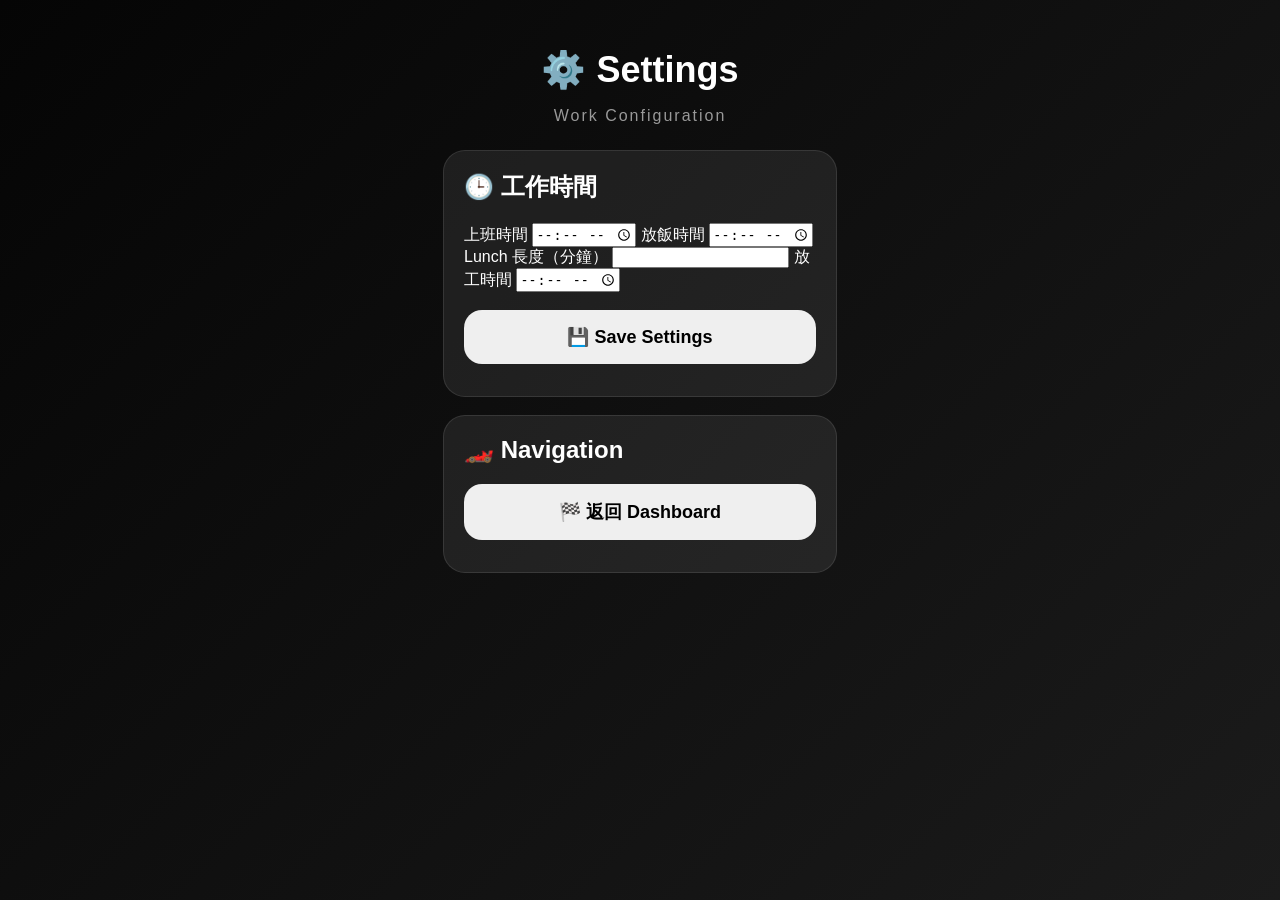
==== settings.html @ 97dea577 "Add settings.html for application configuration" ====
<!DOCTYPE html>

<html lang="zh-Hant">

<head>

<meta charset="UTF-8">

<meta name="viewport" content="width=device-width, initial-scale=1.0">

<title>BOX BOX Settings</title>

<link rel="stylesheet" href="style.css">

</head>


<body>


<div class="app">


<header>

<h1>⚙️ Settings</h1>

<p>Work Configuration</p>

</header>



<div class="card">


<h2>🕒 工作時間</h2>


<label>
上班時間
</label>

<input id="workStart" type="time">



<label>
放飯時間
</label>

<input id="lunchStart" type="time">



<label>
Lunch 長度（分鐘）
</label>

<input id="lunchDuration" type="number">



<label>
放工時間
</label>

<input id="workEnd" type="time">


<br><br>


<button id="saveBtn">

💾 Save Settings

</button>



</div>



<div class="card">

<h2>🏎️ Navigation</h2>


<button onclick="location.href='index.html'">

🏁 返回 Dashboard

</button>


</div>



</div>


</body>


</html>
---- style.css ----
* {
    box-sizing: border-box;
}


body {

    margin:0;

    min-height:100vh;

    background:
    linear-gradient(
        135deg,
        #050505,
        #1b1b1b
    );

    color:white;

    font-family:
    -apple-system,
    BlinkMacSystemFont,
    "SF Pro Display",
    Arial,
    sans-serif;

}



.app {

    max-width:430px;

    margin:auto;

    padding:25px 18px;

}



header {

    text-align:center;

    margin-bottom:25px;

}



header h1 {

    font-size:36px;

    margin-bottom:5px;

}



header p {

    color:#999;

    letter-spacing:2px;

}




.card {

    background:
    rgba(255,255,255,0.08);

    border-radius:22px;

    padding:20px;

    margin-bottom:18px;

    border:
    1px solid rgba(255,255,255,0.1);

}



.card h2 {

    margin-top:0;

}




.money {

    font-size:42px;

    font-weight:800;

    color:#ff8700;

    margin:15px 0;

}




.progressBox {

    height:16px;

    background:#333;

    border-radius:20px;

    overflow:hidden;

}



#progressBar {

    height:100%;

    width:0%;

    background:#ff8700;

    transition:0.5s;

}




#time {

    font-size:32px;

    font-weight:bold;

}
#resetBtn {

    background:#555;

    color:white;

}



button {

    width:100%;

    padding:16px;

    margin-bottom:12px;

    border:none;

    border-radius:18px;

    font-size:18px;

    font-weight:bold;

}



#startBtn {

    background:#16a34a;

    color:white;

}



#stopBtn {

    background:#dc2626;

    color:white;

}
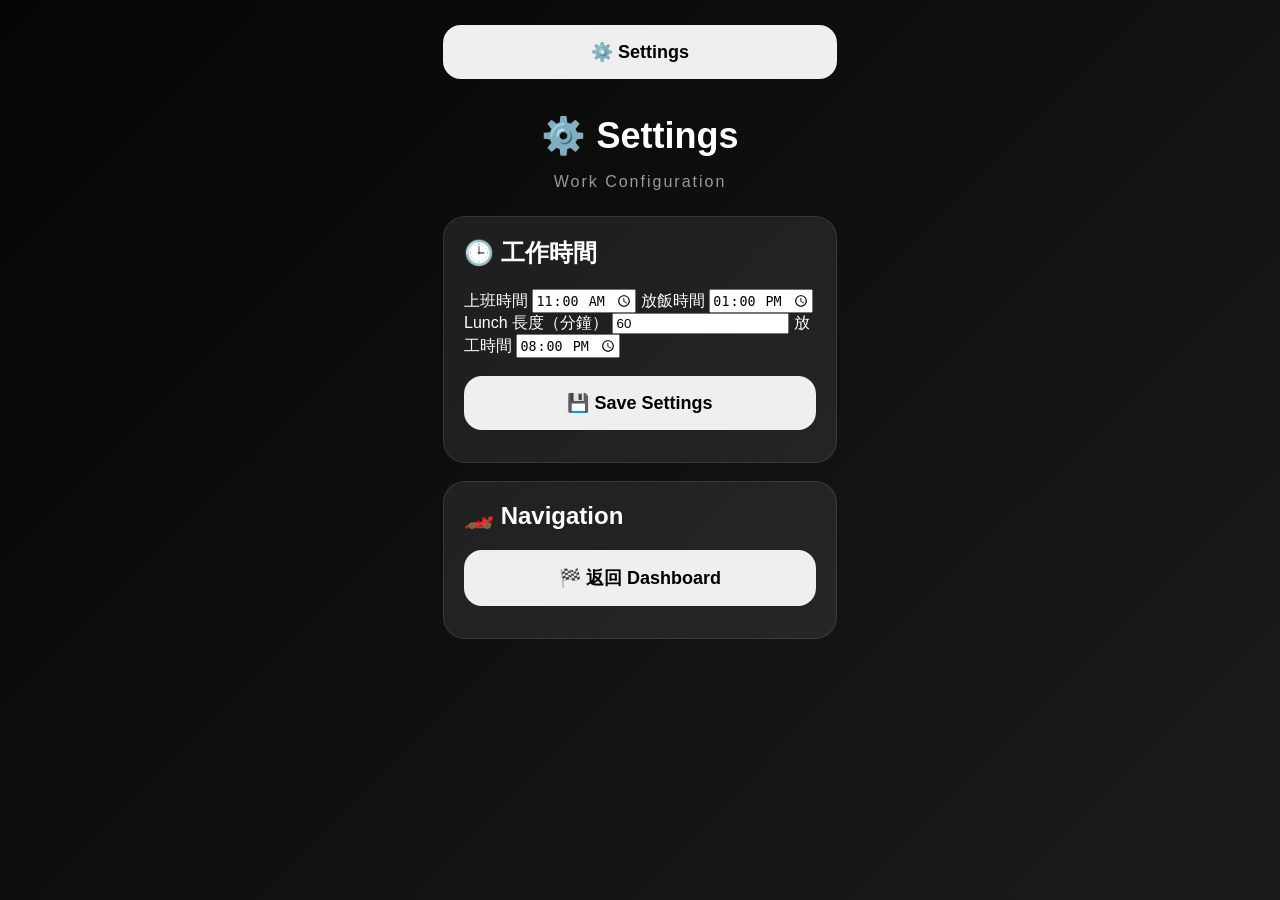
==== commit 430e878f: "Implement settings save and load functionality Added JavaScript to handle saving and loading setting" ====
--- a/settings.html
+++ b/settings.html
@@ -22,7 +22,11 @@
 
 
 <header>
+<button onclick="location.href='settings.html'">
 
+⚙️ Settings
+
+</button>
 <h1>⚙️ Settings</h1>
 
 <p>Work Configuration</p>
@@ -77,7 +81,77 @@
 
 </button>
 
+<script>
 
+const workStart =
+document.getElementById("workStart");
+
+const lunchStart =
+document.getElementById("lunchStart");
+
+const lunchDuration =
+document.getElementById("lunchDuration");
+
+const workEnd =
+document.getElementById("workEnd");
+
+
+// 讀取設定
+
+workStart.value =
+localStorage.getItem("workStart") || "11:00";
+
+
+lunchStart.value =
+localStorage.getItem("lunchStart") || "13:00";
+
+
+lunchDuration.value =
+localStorage.getItem("lunchDuration") || "60";
+
+
+workEnd.value =
+localStorage.getItem("workEnd") || "20:00";
+
+
+
+
+// 保存
+
+document
+.getElementById("saveBtn")
+.onclick=function(){
+
+
+localStorage.setItem(
+"workStart",
+workStart.value
+);
+
+
+localStorage.setItem(
+"lunchStart",
+lunchStart.value
+);
+
+
+localStorage.setItem(
+"lunchDuration",
+lunchDuration.value
+);
+
+
+localStorage.setItem(
+"workEnd",
+workEnd.value
+);
+
+
+alert("⚙️ Settings Saved!");
+
+};
+
+</script>
 
 </div>
 
